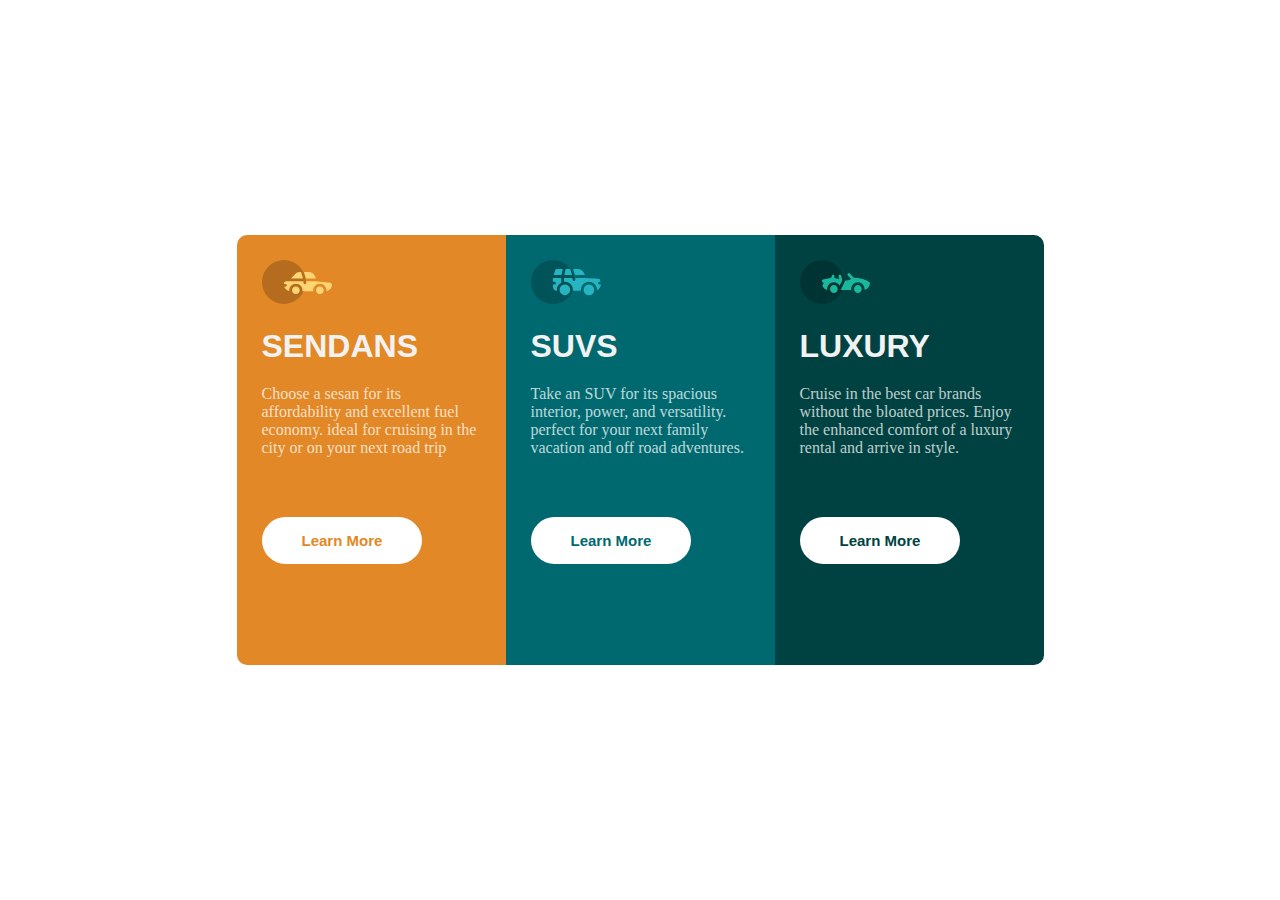
==== index.html @ 2ef89c95 "First commit" ====
<!DOCTYPE html>
<html lang="en">
<head>
    <meta charset="UTF-8">
    <meta http-equiv="X-UA-Compatible" content="IE=edge">
    <meta name="viewport" content="width=device-width, initial-scale=1.0">
    <title>Flexbox</title>
    <link rel="stylesheet" href="style.css">
</head>
<body>
    <section class="box-container">
     <div class="box box1">
     <div class="content">
     <img src="icon-sedans.svg" width="70px">
    <h1>Sendans</h1>
    <p>Choose a sesan for its 
    affordability and excellent fuel economy. ideal for cruising in the 
    city or on your next road trip</p>
    <button class="btnn btnn1">Learn More</button>
</div>
</div>
    <div class="box box2">
        <div class="content">
        <img src="icon-suvs.svg" width="70px">
       <h1>SUVs</h1>
       <p>Take an SUV for its spacious
       interior, power, and versatility. perfect for your next family vacation and off
       road adventures.</p>
       <button class="btnn btnn2">Learn More</button>
    </div>
</div>
   <div class="box box3">
    <div class="content">
    <img src="icon-luxury.svg" width="70px">
    <h1>Luxury</h1>
    <p>Cruise in the best car brands 
    without the bloated prices. Enjoy the enhanced comfort of
    a luxury rental and arrive in style. </p>
    <button class="btnn btnn3">Learn More</button>
    </div>
     </div>

    </section>
</body>
<script src="https://fonts.google.com/specimen/Big+shoulders+Display"></script>
</html>
---- style.css ----
*{
    padding: 0;
    margin: 0;
    box-sizing: border-box;
}
body{
    width: 100%;
    min-height: 100vh;
    display: flex;
    justify-content: center;
    align-content: center;
}
.box-container{
    width: 100%;
    max-width: 1440px;
    display: flex;
    justify-content: center;
    align-items: center;
    flex-flow: wrap;
}
.box{
    width: 269px;
    padding: 15px;
    min-height: 430px;
}
.box1{
    background-color: hsl(31, 77%, 52%);
    border-top-left-radius: 10px;
    border-bottom-left-radius: 10px;
}
.box2{
    background-color: hsl(184, 100%, 22%);
}
.box3{
    background-color: hsl(179, 100%, 13%);
    border-top-right-radius: 10px;
    border-bottom-right-radius: 10px;
}
.content{
    padding: 10px;
}
h1{
    color: hsl(0, 0%, 95%);
    text-transform: uppercase;
    font-family: 'lexend Deca', sans-serif;
    margin: 20px 0;
}
p{
    color: hsla(0, 0%, 100%, 0.75);
    font-family: 'Big shoulders Display', cursive;
}
.btnn{
    margin: 60px 0;
    padding: 15px 40px;
    border: 0;
    border-radius: 30px;
    outline: none;
    background-color: #fff;
    font-size: 15px;
    cursor: pointer;
    font-family: 'lexend Deca', sans-serif;
    font-weight: 700;
}
.btnn1{
    color: hsl(31, 77%, 52%);
}
.btnn2{
    color: hsl(184, 100%, 22%);
}
.btnn3{
    color: hsl(179, 100%, 13%);
}
.btnn:hover{
    background-color: transparent;
    border: 2px solid #fff;
    color: #fff;
    transition: 0.4s;
}

@media screen and (max-width: 807px) {
    .box-container {
      flex-direction: column;
      padding: 10px;
    }
    body > * {
      width: 100%;
    }
    h1 {
      font-size: 1.6rem;
      line-height: normal;
      text-align: center;
    }
    p {
      text-align: center;
    }
  }
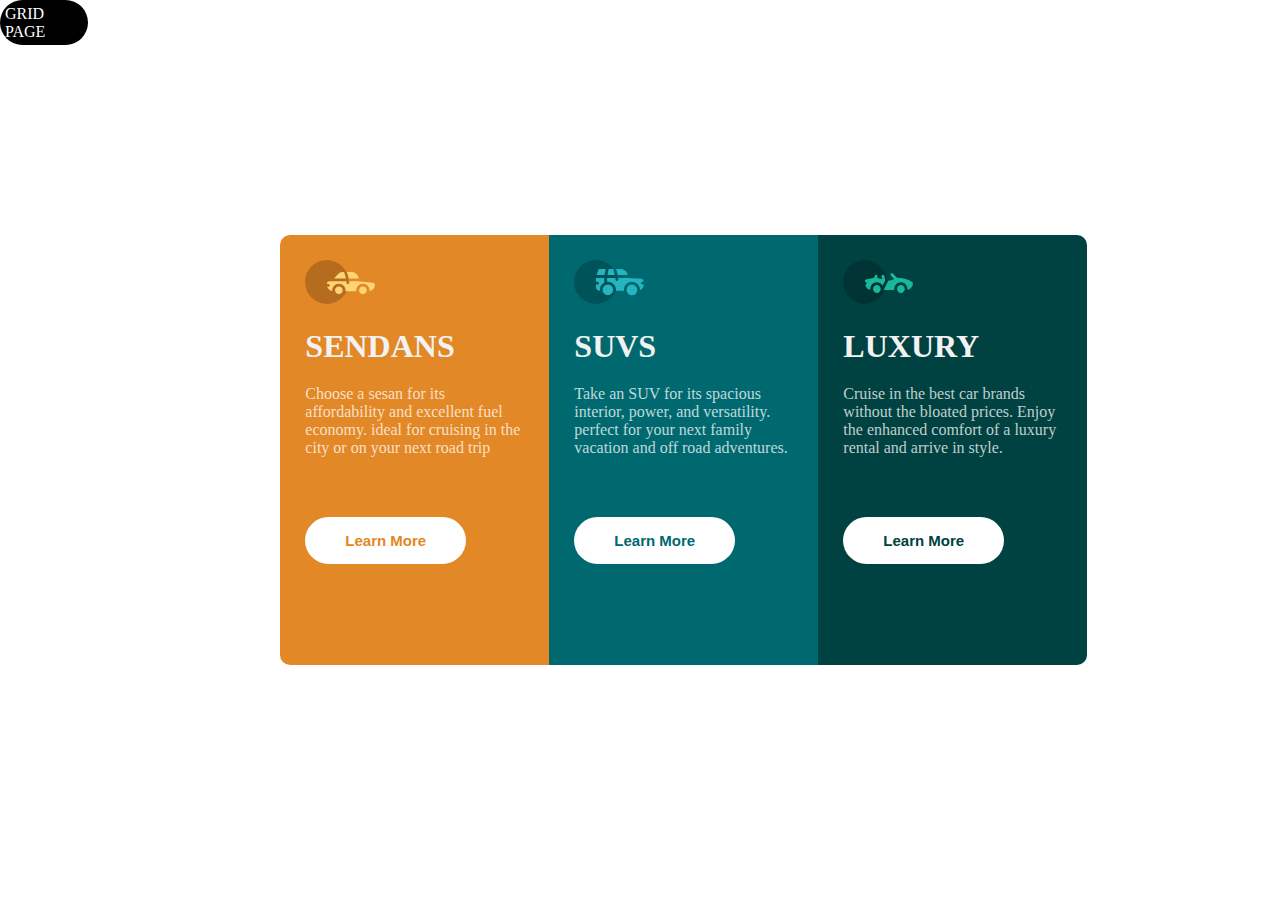
==== commit 9e309cd1: "Add files via upload" ====
--- a/index.html
+++ b/index.html
@@ -1,46 +1,47 @@
-<!DOCTYPE html>
-<html lang="en">
-<head>
-    <meta charset="UTF-8">
-    <meta http-equiv="X-UA-Compatible" content="IE=edge">
-    <meta name="viewport" content="width=device-width, initial-scale=1.0">
-    <title>Flexbox</title>
-    <link rel="stylesheet" href="style.css">
-</head>
-<body>
-    <section class="box-container">
-     <div class="box box1">
-     <div class="content">
-     <img src="icon-sedans.svg" width="70px">
-    <h1>Sendans</h1>
-    <p>Choose a sesan for its 
-    affordability and excellent fuel economy. ideal for cruising in the 
-    city or on your next road trip</p>
-    <button class="btnn btnn1">Learn More</button>
-</div>
-</div>
-    <div class="box box2">
-        <div class="content">
-        <img src="icon-suvs.svg" width="70px">
-       <h1>SUVs</h1>
-       <p>Take an SUV for its spacious
-       interior, power, and versatility. perfect for your next family vacation and off
-       road adventures.</p>
-       <button class="btnn btnn2">Learn More</button>
-    </div>
-</div>
-   <div class="box box3">
-    <div class="content">
-    <img src="icon-luxury.svg" width="70px">
-    <h1>Luxury</h1>
-    <p>Cruise in the best car brands 
-    without the bloated prices. Enjoy the enhanced comfort of
-    a luxury rental and arrive in style. </p>
-    <button class="btnn btnn3">Learn More</button>
-    </div>
-     </div>
-
-    </section>
-</body>
-<script src="https://fonts.google.com/specimen/Big+shoulders+Display"></script>
+<!DOCTYPE html>
+<html lang="en">
+<head>
+    <meta charset="UTF-8">
+    <meta http-equiv="X-UA-Compatible" content="IE=edge">
+    <meta name="viewport" content="width=device-width, initial-scale=1.0">
+    <title>Flexbox</title>
+    <link rel="stylesheet" href="style.css">
+</head>
+<body>
+    <a class="link" href="../Flexbox code/Grid code/grid.html">GRID PAGE</a>
+    <section class="box-container">
+     <div class="box box1">
+     <div class="content">
+     <img src="icon-sedans.svg" width="70px">
+    <h1>Sendans</h1>
+    <p>Choose a sesan for its 
+    affordability and excellent fuel economy. ideal for cruising in the 
+    city or on your next road trip</p>
+    <button class="btnn btnn1">Learn More</button>
+</div>
+</div>
+    <div class="box box2">
+        <div class="content">
+        <img src="icon-suvs.svg" width="70px">
+       <h1>SUVs</h1>
+       <p>Take an SUV for its spacious
+       interior, power, and versatility. perfect for your next family vacation and off
+       road adventures.</p>
+       <button class="btnn btnn2">Learn More</button>
+    </div>
+</div>
+   <div class="box box3">
+    <div class="content">
+    <img src="icon-luxury.svg" width="70px">
+    <h1>Luxury</h1>
+    <p>Cruise in the best car brands 
+    without the bloated prices. Enjoy the enhanced comfort of
+    a luxury rental and arrive in style. </p>
+    <button class="btnn btnn3">Learn More</button>
+    </div>
+     </div>
+
+    </section>
+</body>
+<script src="https://fonts.google.com/specimen/Big+shoulders+Display"></script>
 </html>--- a/style.css
+++ b/style.css
@@ -1,96 +1,113 @@
-*{
-    padding: 0;
-    margin: 0;
-    box-sizing: border-box;
-}
-body{
-    width: 100%;
-    min-height: 100vh;
-    display: flex;
-    justify-content: center;
-    align-content: center;
-}
-.box-container{
-    width: 100%;
-    max-width: 1440px;
-    display: flex;
-    justify-content: center;
-    align-items: center;
-    flex-flow: wrap;
-}
-.box{
-    width: 269px;
-    padding: 15px;
-    min-height: 430px;
-}
-.box1{
-    background-color: hsl(31, 77%, 52%);
-    border-top-left-radius: 10px;
-    border-bottom-left-radius: 10px;
-}
-.box2{
-    background-color: hsl(184, 100%, 22%);
-}
-.box3{
-    background-color: hsl(179, 100%, 13%);
-    border-top-right-radius: 10px;
-    border-bottom-right-radius: 10px;
-}
-.content{
-    padding: 10px;
-}
-h1{
-    color: hsl(0, 0%, 95%);
-    text-transform: uppercase;
-    font-family: 'lexend Deca', sans-serif;
-    margin: 20px 0;
-}
-p{
-    color: hsla(0, 0%, 100%, 0.75);
-    font-family: 'Big shoulders Display', cursive;
-}
-.btnn{
-    margin: 60px 0;
-    padding: 15px 40px;
-    border: 0;
-    border-radius: 30px;
-    outline: none;
-    background-color: #fff;
-    font-size: 15px;
-    cursor: pointer;
-    font-family: 'lexend Deca', sans-serif;
-    font-weight: 700;
-}
-.btnn1{
-    color: hsl(31, 77%, 52%);
-}
-.btnn2{
-    color: hsl(184, 100%, 22%);
-}
-.btnn3{
-    color: hsl(179, 100%, 13%);
-}
-.btnn:hover{
-    background-color: transparent;
-    border: 2px solid #fff;
-    color: #fff;
-    transition: 0.4s;
-}
-
-@media screen and (max-width: 807px) {
-    .box-container {
-      flex-direction: column;
-      padding: 10px;
-    }
-    body > * {
-      width: 100%;
-    }
-    h1 {
-      font-size: 1.6rem;
-      line-height: normal;
-      text-align: center;
-    }
-    p {
-      text-align: center;
-    }
+*{
+    padding: 0;
+    margin: 0;
+    box-sizing: border-box;
+}
+ .link{
+    padding: 5px;
+    background-color: black;
+    color: white;
+    height: 5vh;
+    justify-content: center;
+    align-items: center;
+    flex-flow: wrap;
+    border-radius: 30px;
+    text-decoration: none;   
+}
+.link:hover{
+    background-color: transparent;
+    border: 2px solid #fff;
+    color: black;
+    transition: 0.4s; 
+}
+body{
+    width: 100%;
+    min-height: 100vh;
+    display: flex;
+    justify-content: center;
+    align-content: center;
+}
+.box-container{
+    width: 100%;
+    max-width: 1440px;
+    display: flex;
+    justify-content: center;
+    align-items: center;
+    flex-flow: wrap;
+}
+.box{
+    width: 269px;
+    padding: 15px;
+    min-height: 430px;
+}
+.box1{
+    background-color: hsl(31, 77%, 52%);
+    border-top-left-radius: 10px;
+    border-bottom-left-radius: 10px;
+}
+.box2{
+    background-color: hsl(184, 100%, 22%);
+}
+.box3{
+    background-color: hsl(179, 100%, 13%);
+    border-top-right-radius: 10px;
+    border-bottom-right-radius: 10px;
+}
+.content{
+    padding: 10px;
+}
+h1{
+    color: hsl(0, 0%, 95%);
+    text-transform: uppercase;
+    font-family: 'lexend Deca';
+    margin: 20px 0;
+}
+p{
+    color: hsla(0, 0%, 100%, 0.75);
+    font-family: 'Big shoulders Display';
+}
+.btnn{
+    margin: 60px 0;
+    padding: 15px 40px;
+    border: 0;
+    border-radius: 30px;
+    outline: none;
+    background-color: #fff;
+    font-size: 15px;
+    cursor: pointer;
+    font-family: 'lexend Deca', sans-serif;
+    font-weight: 700;
+}
+.btnn1{
+    color: hsl(31, 77%, 52%);
+}
+.btnn2{
+    color: hsl(184, 100%, 22%);
+}
+.btnn3{
+    color: hsl(179, 100%, 13%);
+}
+.btnn:hover{
+    background-color: transparent;
+    border: 2px solid #fff;
+    color: #fff;
+    transition: 0.4s;
+}
+
+@media screen and (max-width: 807px) {
+    .box-container {
+      flex-direction: column;
+      padding: 10px;
+    }
+    body > * {
+      width: 100%;
+    }
+    h1 {
+      font-size: 1.6rem;
+      line-height: normal;
+      text-align: center;
+    }
+    p {
+      text-align: center;
+    }
   }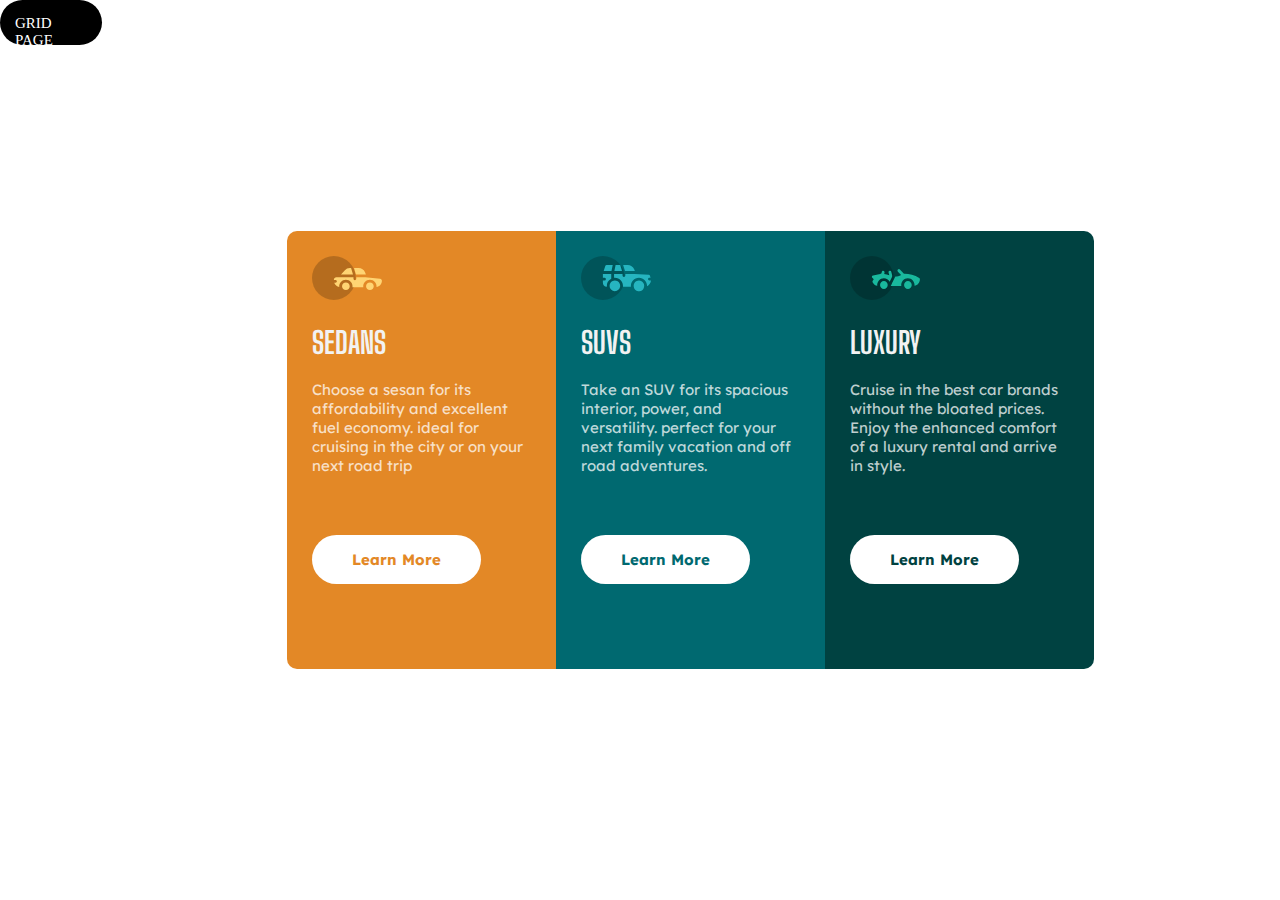
==== commit 84aceb90: "Add files via upload" ====
--- a/index.html
+++ b/index.html
@@ -6,14 +6,20 @@
     <meta name="viewport" content="width=device-width, initial-scale=1.0">
     <title>Flexbox</title>
     <link rel="stylesheet" href="style.css">
+    <link rel="stylesheet" href="grid.html">
+
+    <link href="https://fonts.googleapis.com/css2?family=Lexend+Deca&display=swap:wght@400" rel="stylesheet">
+    <link href="https://fonts.googleapis.com/css2?family=Big+Shoulders+Display:wght@700&display=swap" rel="stylesheet">
 </head>
 <body>
-    <a class="link" href="../Flexbox code/Grid code/grid.html">GRID PAGE</a>
+    
+    <a class="link" href="grid.html">GRID PAGE</a>
+    <br>
     <section class="box-container">
      <div class="box box1">
      <div class="content">
      <img src="icon-sedans.svg" width="70px">
-    <h1>Sendans</h1>
+    <h1>Sedans</h1>
     <p>Choose a sesan for its 
     affordability and excellent fuel economy. ideal for cruising in the 
     city or on your next road trip</p>
@@ -44,4 +50,5 @@
     </section>
 </body>
 <script src="https://fonts.google.com/specimen/Big+shoulders+Display"></script>
+<script src="https://fonts.google.com/specimen/Lexend+Deca"></script>
 </html>--- a/style.css
+++ b/style.css
@@ -4,15 +4,17 @@
     box-sizing: border-box;
 }
  .link{
-    padding: 5px;
+    padding: 15px;
     background-color: black;
     color: white;
-    height: 5vh;
-    justify-content: center;
-    align-items: center;
+    display: flex;
+   align-items: center;
     flex-flow: wrap;
     border-radius: 30px;
-    text-decoration: none;   
+    text-decoration: none; 
+    flex-flow: column;
+    height: 5vh;
+      
 }
 .link:hover{
     background-color: transparent;
@@ -26,6 +28,7 @@
     display: flex;
     justify-content: center;
     align-content: center;
+    font-size: 15px;
 }
 .box-container{
     width: 100%;
@@ -59,12 +62,12 @@
 h1{
     color: hsl(0, 0%, 95%);
     text-transform: uppercase;
-    font-family: 'lexend Deca';
+    font-family: 'Big Shoulders Display', cursive;
     margin: 20px 0;
 }
 p{
     color: hsla(0, 0%, 100%, 0.75);
-    font-family: 'Big shoulders Display';
+    font-family: 'lexend Deca', sans-serif;
 }
 .btnn{
     margin: 60px 0;
@@ -76,6 +79,7 @@
     font-size: 15px;
     cursor: pointer;
     font-family: 'lexend Deca', sans-serif;
+    font-size: 15px;
     font-weight: 700;
 }
 .btnn1{
@@ -110,4 +114,5 @@
     p {
       text-align: center;
     }
+    
   }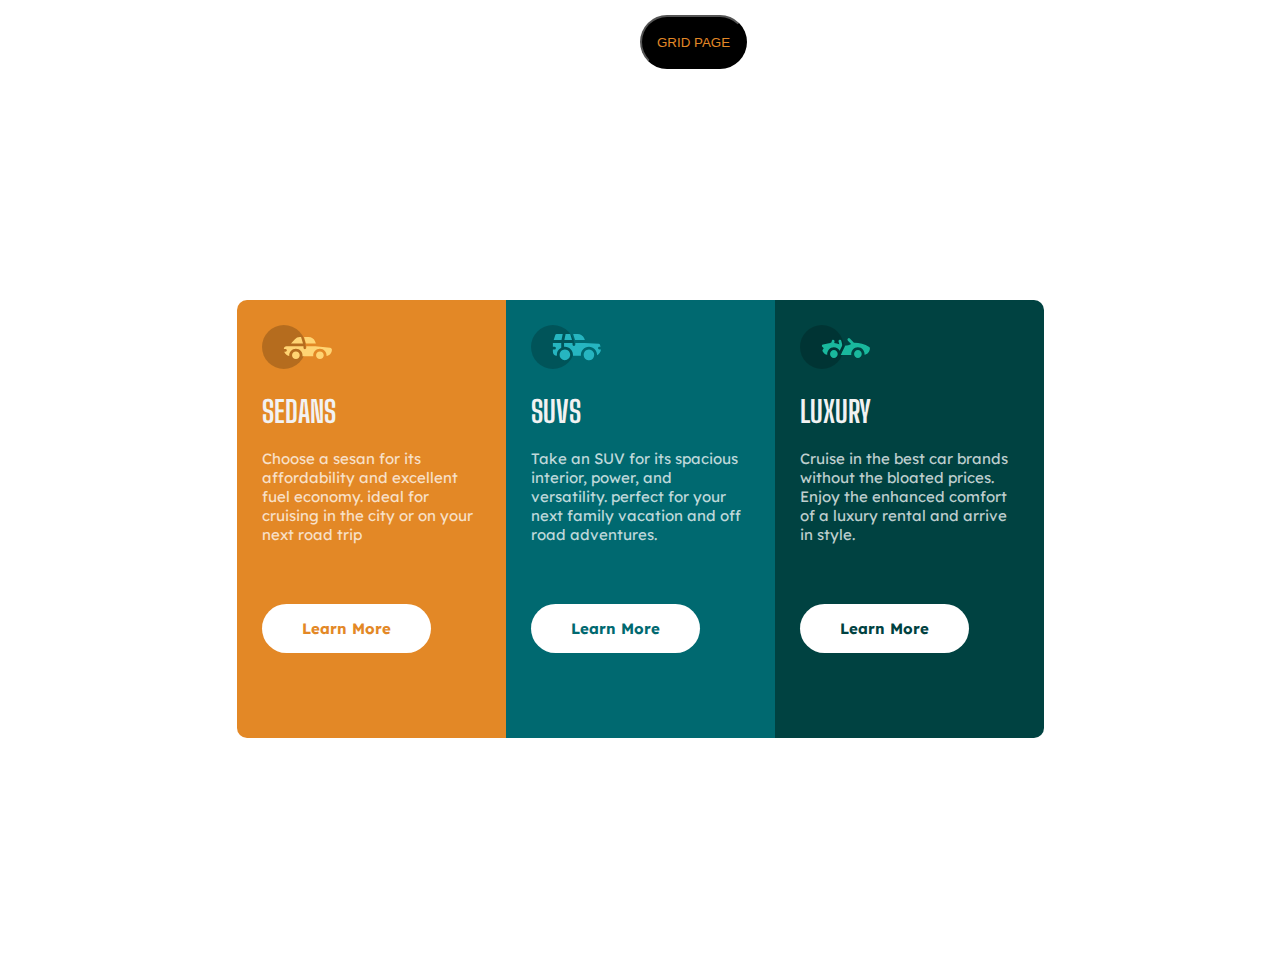
==== commit b2f68035: "Add files via upload" ====
--- a/index.html
+++ b/index.html
@@ -12,8 +12,8 @@
     <link href="https://fonts.googleapis.com/css2?family=Big+Shoulders+Display:wght@700&display=swap" rel="stylesheet">
 </head>
 <body>
-    
-    <a class="link" href="grid.html">GRID PAGE</a>
+   <button class="btn"><a class="link" href="grid.html">GRID PAGE</a></button>
+   <main>
     <br>
     <section class="box-container">
      <div class="box box1">
@@ -48,6 +48,7 @@
      </div>
 
     </section>
+</main> 
 </body>
 <script src="https://fonts.google.com/specimen/Big+shoulders+Display"></script>
 <script src="https://fonts.google.com/specimen/Lexend+Deca"></script>
--- a/style.css
+++ b/style.css
@@ -3,26 +3,44 @@
     margin: 0;
     box-sizing: border-box;
 }
- .link{
+
+.btn{
     padding: 15px;
     background-color: black;
-    color: white;
-    display: flex;
    align-items: center;
     flex-flow: wrap;
-    border-radius: 30px;
+    border-radius: 70px ;
     text-decoration: none; 
     flex-flow: column;
-    height: 5vh;
-      
+    height: 6vh;
+    margin-left: 50%;
+    margin-top: 15px; 
+    box-sizing: border-box;  
+}
+.link{
+    text-decoration: none;
+    color: hsl(31, 77%, 52%);;
 }
 .link:hover{
+ color: hsl(179, 100%, 13%);
+ transition: 0.4s;
+}
+
+.btn:hover{
     background-color: transparent;
-    border: 2px solid #fff;
-    color: black;
+    border: 2px solid hsl(31, 77%, 52%);
+    color: hsl(31, 77%, 52%);
     transition: 0.4s; 
 }
-body{
+button::after{
+    background: linear-gradient(45deg, #ffd800, #ff5520, #750cfc, #0cbcf2);
+}
+button::before{
+    background: linear-gradient(45deg, #ffd800, #ff5520, #750cfc, #0cbcf2);
+}
+
+ 
+main{
     width: 100%;
     min-height: 100vh;
     display: flex;
@@ -30,6 +48,7 @@
     align-content: center;
     font-size: 15px;
 }
+
 .box-container{
     width: 100%;
     max-width: 1440px;
@@ -105,6 +124,7 @@
     }
     body > * {
       width: 100%;
+      display: flex;
     }
     h1 {
       font-size: 1.6rem;
@@ -114,5 +134,17 @@
     p {
       text-align: center;
     }
-    
+    .btn{
+        padding: 15px;
+        background-color: black;
+       align-items: center;
+        flex-flow: wrap;
+        border-radius: 70px ;
+        text-decoration: none; 
+        flex-flow: column;
+        height: 6vh;
+        margin-left: 40%;
+        margin-top: 15px; 
+        width:20%;
+    }
   }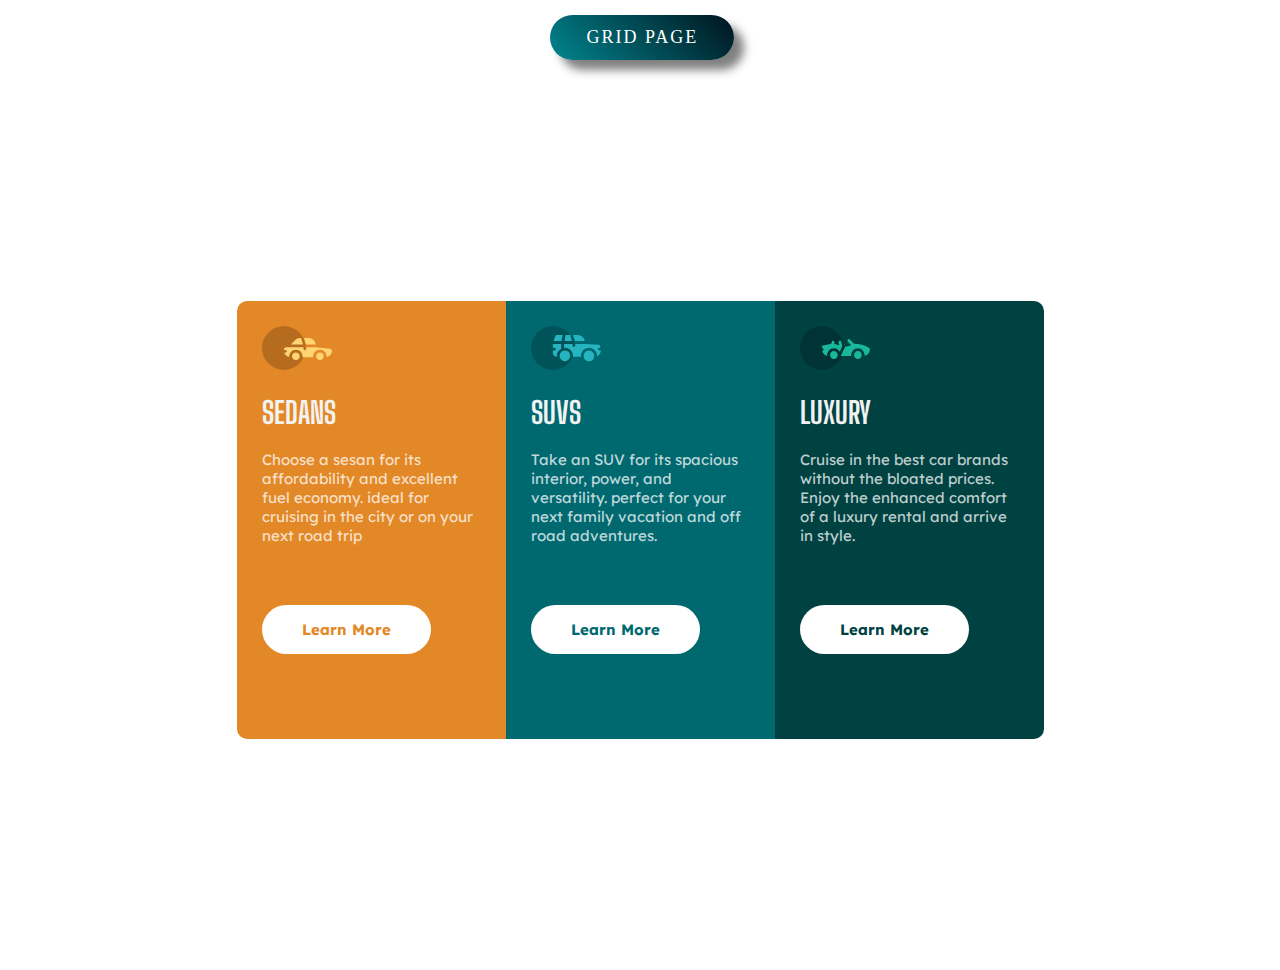
==== commit ca2d3501: "Add files via upload" ====
--- a/index.html
+++ b/index.html
@@ -12,8 +12,8 @@
     <link href="https://fonts.googleapis.com/css2?family=Big+Shoulders+Display:wght@700&display=swap" rel="stylesheet">
 </head>
 <body>
-   <button class="btn"><a class="link" href="grid.html">GRID PAGE</a></button>
-   <main>
+   <a class="link" href="grid.html">GRID PAGE</a>
+  <main>
     <br>
     <section class="box-container">
      <div class="box box1">
--- a/style.css
+++ b/style.css
@@ -4,42 +4,56 @@
     box-sizing: border-box;
 }
 
-.btn{
-    padding: 15px;
-    background-color: black;
-   align-items: center;
+.link{
+    position: relative; 
+    display: inline-block;
+    padding: 12px 36px;
+    margin: 10px 0;
+    color: #fff;
+    text-decoration: none;
+    text-transform: uppercase;
+    font-size: 18px;
+    letter-spacing: 2px;
+    border-radius: 40px;
+    background: linear-gradient(45deg, hsl(184, 99%, 28%), hsl(200, 100%, 6%));
+    margin-left: 43%;
+    margin-top: 15px; 
+    align-items: center;
     flex-flow: wrap;
-    border-radius: 70px ;
-    text-decoration: none; 
-    flex-flow: column;
-    height: 6vh;
-    margin-left: 50%;
-    margin-top: 15px; 
-    box-sizing: border-box;  
-}
-.link{
-    text-decoration: none;
-    color: hsl(31, 77%, 52%);;
+    box-shadow: 10px 10px 10px rgba(0, 0, 0, 0.5);
+    cursor: pointer;
+    animation: rotate 0.7s ease-in-out infinite alternate;
 }
 .link:hover{
- color: hsl(179, 100%, 13%);
- transition: 0.4s;
-}
-
-.btn:hover{
-    background-color: transparent;
-    border: 2px solid hsl(31, 77%, 52%);
-    color: hsl(31, 77%, 52%);
-    transition: 0.4s; 
-}
-button::after{
-    background: linear-gradient(45deg, #ffd800, #ff5520, #750cfc, #0cbcf2);
-}
-button::before{
-    background: linear-gradient(45deg, #ffd800, #ff5520, #750cfc, #0cbcf2);
-}
-
- 
+    background: transparent;
+    border: 2px solid hsl(179, 100%, 13%);
+    color: hsl(179, 100%, 13%);
+    transition: 0.4s;
+    animation: normal;
+}
+@keyframes rotate {
+    0%
+    {
+        transform: rotate(15deg) translate3d(0, 0, 0);
+    }
+    25%
+    {
+        transform: rotate(0deg) translate3d(4px, 0, 0);
+    }
+    50%
+    {
+        transform: rotate(10deg) translate3d(-3px, 0, 0);
+    }
+    75%
+    {
+        transform: rotate(-10deg) translate3d(2px, 0, 0);
+    }
+    100%
+    {
+        transform: rotate(0deg) translate3d(-1px, 0, 0);
+    }
+}
+
 main{
     width: 100%;
     min-height: 100vh;
@@ -124,7 +138,6 @@
     }
     body > * {
       width: 100%;
-      display: flex;
     }
     h1 {
       font-size: 1.6rem;
@@ -134,17 +147,55 @@
     p {
       text-align: center;
     }
-    .btn{
-        padding: 15px;
-        background-color: black;
-       align-items: center;
+    .link{
+        position: relative; 
+        display: inline-block;
+        padding: 12px 36px;
+        margin: 10px 0;
+        color: #fff;
+        text-decoration: none;
+        text-transform: uppercase;
+        font-size: 10px;
+        letter-spacing: 2px;
+        border-radius: 40px;
+        background: linear-gradient(45deg, hsl(184, 99%, 28%), hsl(200, 100%, 6%));
+        margin-left: 38%;
+        margin-top: 15px; 
+        align-items: center;
         flex-flow: wrap;
-        border-radius: 70px ;
-        text-decoration: none; 
-        flex-flow: column;
-        height: 6vh;
-        margin-left: 40%;
-        margin-top: 15px; 
-        width:20%;
+        box-shadow: 10px 10px 10px rgba(0, 0, 0, 0.5);
+        cursor: pointer;
+        animation: rotate 0.7s ease-in-out infinite alternate;
+        width: 25%;
+        text-align: center;
+    }
+    .link:hover{
+        background: transparent;
+        border: 2px solid hsl(179, 100%, 13%);
+        color: hsl(179, 100%, 13%);
+        transition: 0.4s;
+        animation: normal;
+    }
+    @keyframes rotate {
+        0%
+        {
+            transform: rotate(15deg) translate3d(0, 0, 0);
+        }
+        25%
+        {
+            transform: rotate(0deg) translate3d(4px, 0, 0);
+        }
+        50%
+        {
+            transform: rotate(10deg) translate3d(-3px, 0, 0);
+        }
+        75%
+        {
+            transform: rotate(-10deg) translate3d(2px, 0, 0);
+        }
+        100%
+        {
+            transform: rotate(0deg) translate3d(-1px, 0, 0);
+        }
     }
   }